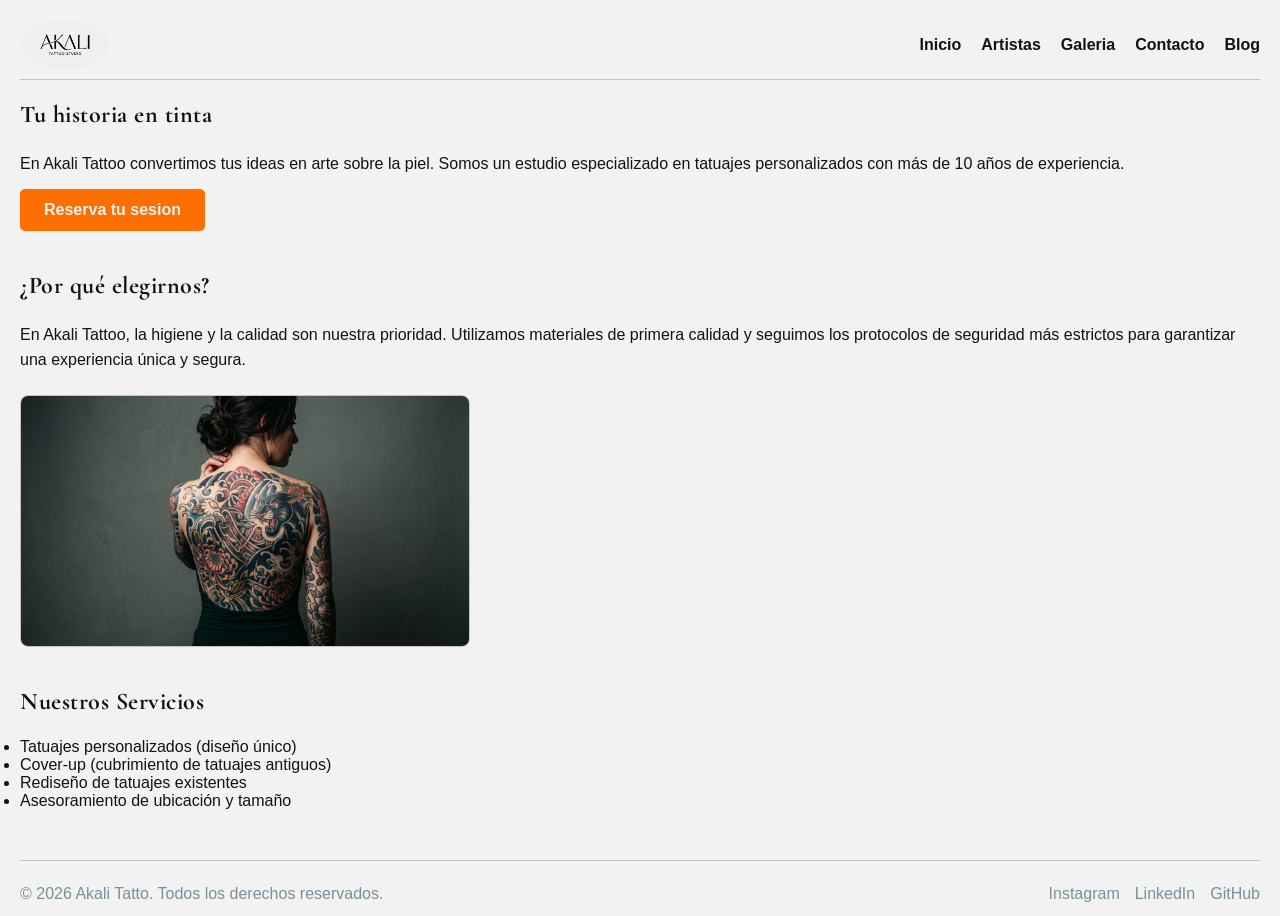
==== index.html @ 236f5b5e "segunda pre entrega" ====
<!DOCTYPE html>
<html lang="es">

<head>
    <meta charset="UTF-8">
    <meta name="viewport" content="width=device-width, initial-scale=1.0">
   <!-- Google Fonts: Cormorant Garamond -->
<link rel="preconnect" href="https://fonts.googleapis.com">
<link rel="preconnect" href="https://fonts.gstatic.com" crossorigin>
<link href="https://fonts.googleapis.com/css2?family=Cormorant+Garamond:wght@400;600;700&display=swap" rel="stylesheet">

    <!--Aca va la fuente y eso se hace en todos los html, el link de la fuente + CSS que llama-->
    <link rel="stylesheet" href="./style/style.css"> <!-- llama a CSS -->
    <title>Akali Tatto</title>
</head>

<body>

    <header>
        <nav>
            <img src="./img/akalitattof2.jpg" alt="Logo de Akali Tatto">
                <ul>
                <li><a href="#">Inicio</a></li>
                <li><a href="./pages/artistas.html">Artistas</a></li>
                <li><a href="./pages/galeria.html">Galeria</a></li>
                <li><a href="./pages/contacto.html">Contacto</a></li>
                <li><a href="./pages/blog.html">Blog</a></li>
            </ul>

        </nav>

    </header>

    <main>

        <section>
            <h1>Tu historia en tinta</h1>
            <p>En Akali Tattoo convertimos tus ideas en arte sobre la piel. Somos un estudio especializado en tatuajes
                personalizados con más de 10 años de experiencia.</p>
            <a href="./pages/contacto.html">Reserva tu sesion</a>
        </section>


        <section>
            <h2>¿Por qué elegirnos?</h2>
            <p>En Akali Tattoo, la higiene y la calidad son nuestra prioridad. Utilizamos materiales de primera calidad
                y seguimos los protocolos de seguridad más estrictos para garantizar una experiencia única y segura.</p>
            <figure>
                <img src="./img/Gemini_Generated_Image_113g41113g41113g.jpg" alt="Foto principal de inicio">
            </figure>

        </section>

        <section>
            <h2>Nuestros Servicios</h2>
            <ul>
                <li>Tatuajes personalizados (diseño único)</li>
                <li>Cover-up (cubrimiento de tatuajes antiguos)</li>
                <li>Rediseño de tatuajes existentes</li>
                <li>Asesoramiento de ubicación y tamaño</li>
            </ul>
        </section>

    </main>

    <footer>
    <p>&copy; 2026 Akali Tatto. Todos los derechos reservados.</p>
    <nav aria-label="Redes sociales">
        <ul>
            <li><a href="https://www.instagram.com" target="_blank" rel="noopener noreferrer">Instagram</a></li>
            <li><a href="https://www.linkedin.com" target="_blank" rel="noopener noreferrer">LinkedIn</a></li>
            <li><a href="https://www.github.com" target="_blank" rel="noopener noreferrer">GitHub</a></li>
        </ul>
    </nav>
    </footer>


</body>

</html>
---- style/style.css ----
/* 1. Reset básico y Box Model */
* {
    box-sizing: border-box;
    margin: 0;
    padding: 0;
}
/* 2. Estilos Generales y Colores Base */
body {
    background-color: #F2F2F2; /* Oxy White */
    color: #121212;            /* Akali Black */
    font-family: sans-serif;
    padding: 10px 20px;
}
/* Tipografía y jerarquía de títulos */
h1, h2, h3 {
    font-family: 'Cormorant Garamond', serif;
    color: #121212;            /* Akali Black */
    margin-bottom: 10px;
    font-weight: 700;
    letter-spacing: 0.5px;
}
/* Textos secundarios o subtítulos */
p {
    line-height: 1.6;
}
/* Control general de imágenes */
img {
    max-width: 100%;
    height: auto;
    display: block;
}
/* 3. Encabezado y Navegación */
header {
    width: 100%;
    padding: 10px 0;
    margin-bottom: 20px;
    border-bottom: 1px solid #C4C4C4; /* Steel Grey para separador */
}
header nav {
    display: flex;
    justify-content: space-between;
    align-items: center;
}
header nav img {
    width: 90px;
    height: auto;
    border-radius: 50%;
}
header nav ul {
    display: flex;
    gap: 20px;
}
header nav ul li,
footer nav ul li {
    list-style-type: none;
}
header nav ul li a {
    text-decoration: none;
    color: #121212; /* Akali Black */
    font-weight: bold;
}
/* 4. Estructura Principal y Botones de Acción */
main {
    display: flex;
    flex-direction: column;
    gap: 40px;
}
section {
    display: flex;
    flex-direction: column;
    gap: 12px;
}
/* Botón de Llamada a la Acción (CTA) */
section a {
    display: inline-block;
    background-color: #FF6F00; /* Incendiary Orange */
    color: #F2F2F2;            /* Oxy White */
    padding: 12px 24px;
    text-decoration: none;
    border-radius: 5px;
    font-weight: bold;
    width: fit-content;
}
/* Foto principal de la sección */
figure img {
    max-width: 450px;
    border-radius: 8px;
    margin-top: 10px;
    border: 1px solid #C4C4C4; /* Steel Grey */
}
/* 5. Pie de página */
footer {
    margin-top: 50px;
    padding-top: 20px;
    border-top: 1px solid #C4C4C4; /* Steel Grey */
    display: flex;
    justify-content: space-between;
    align-items: center;
    color: #78909C;                /* Graphite Slate */
}
footer nav ul {
    display: flex;
    gap: 15px;
}
footer nav ul li a {
    text-decoration: none;
    color: #78909C;                /* Graphite Slate */
}
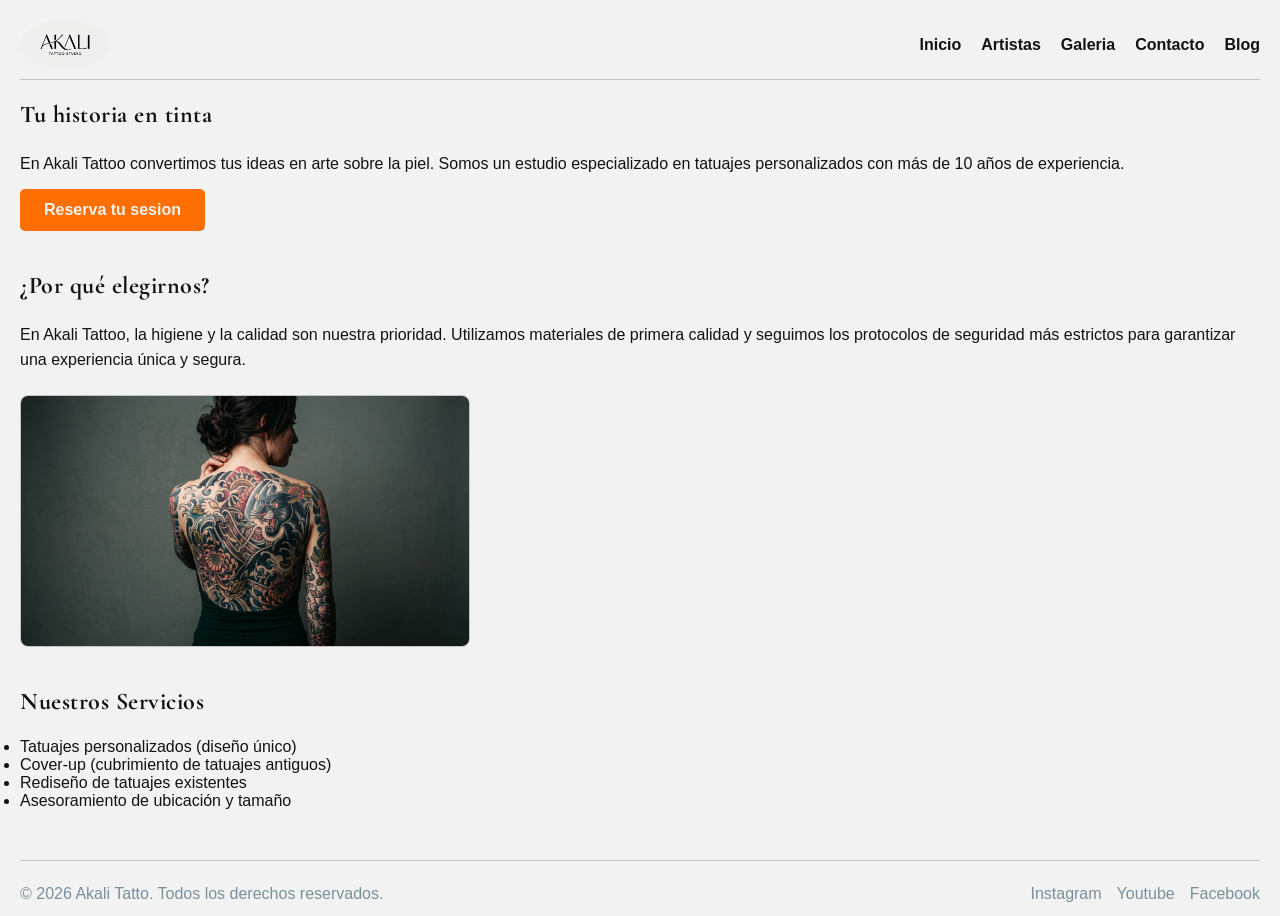
==== commit 59ee4b88: "Cambios en la segunda entrega" ====
--- a/index.html
+++ b/index.html
@@ -68,8 +68,8 @@
     <nav aria-label="Redes sociales">
         <ul>
             <li><a href="https://www.instagram.com" target="_blank" rel="noopener noreferrer">Instagram</a></li>
-            <li><a href="https://www.linkedin.com" target="_blank" rel="noopener noreferrer">LinkedIn</a></li>
-            <li><a href="https://www.github.com" target="_blank" rel="noopener noreferrer">GitHub</a></li>
+            <li><a href="https://www.youtube.com" target="_blank" rel="noopener noreferrer">Youtube</a></li>
+            <li><a href="https://www.facebook.com" target="_blank" rel="noopener noreferrer">Facebook</a></li>
         </ul>
     </nav>
     </footer>
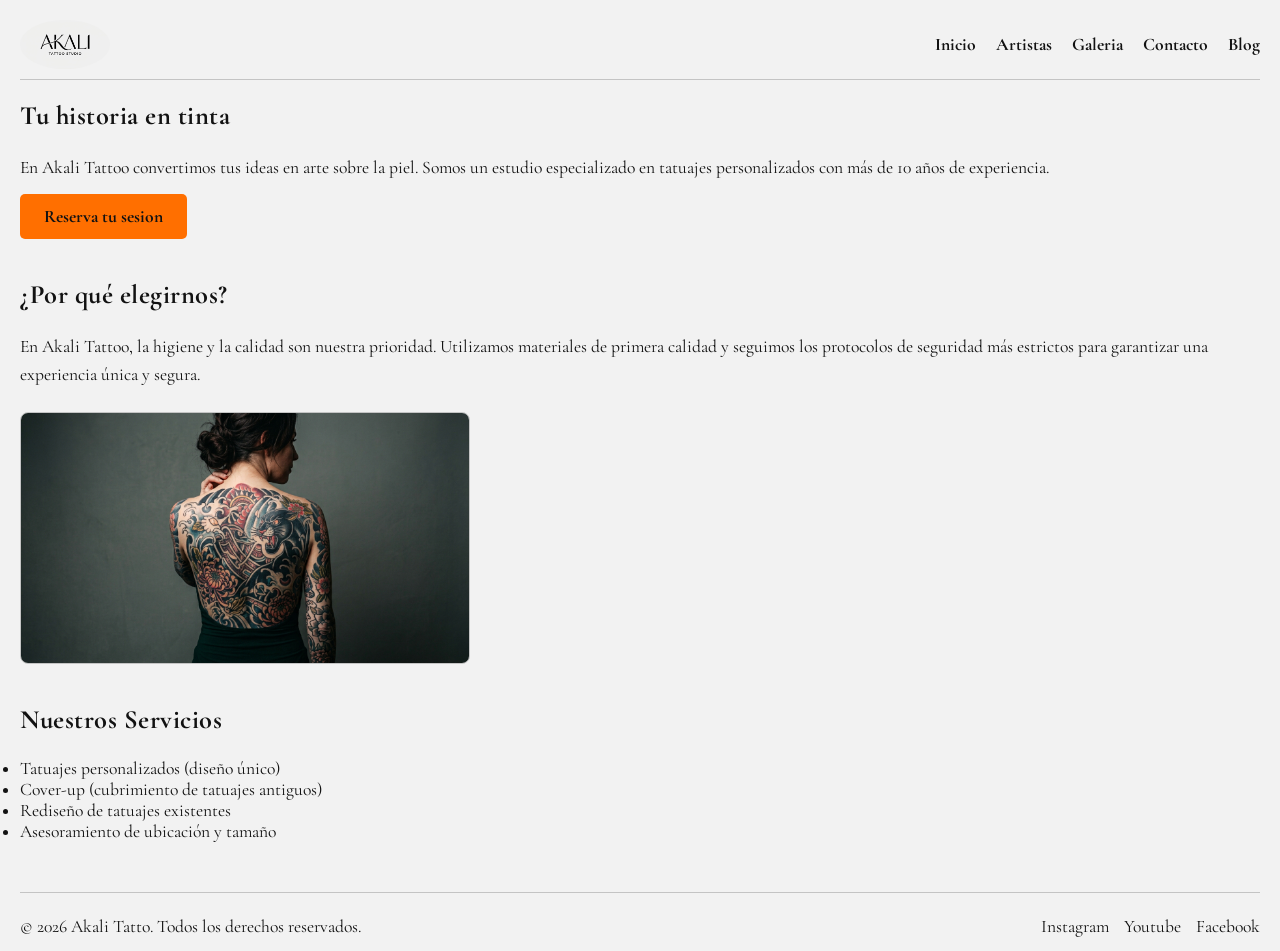
==== commit d0de96e2: "Modificaciones de la pre entrega 2" ====
--- a/index.html
+++ b/index.html
@@ -1,80 +1,104 @@
-<!DOCTYPE html>
+<!doctype html>
 <html lang="es">
-
-<head>
-    <meta charset="UTF-8">
-    <meta name="viewport" content="width=device-width, initial-scale=1.0">
-   <!-- Google Fonts: Cormorant Garamond -->
-<link rel="preconnect" href="https://fonts.googleapis.com">
-<link rel="preconnect" href="https://fonts.gstatic.com" crossorigin>
-<link href="https://fonts.googleapis.com/css2?family=Cormorant+Garamond:wght@400;600;700&display=swap" rel="stylesheet">
+  <head>
+    <meta charset="UTF-8" />
+    <meta name="viewport" content="width=device-width, initial-scale=1.0" />
+    <!-- Google Fonts: Cormorant Garamond -->
+    <link rel="preconnect" href="https://fonts.googleapis.com" />
+    <link rel="preconnect" href="https://fonts.gstatic.com" crossorigin />
+    <link
+      href="https://fonts.googleapis.com/css2?family=Cormorant+Garamond:wght@400;600;700&display=swap"
+      rel="stylesheet"
+    />
 
     <!--Aca va la fuente y eso se hace en todos los html, el link de la fuente + CSS que llama-->
-    <link rel="stylesheet" href="./style/style.css"> <!-- llama a CSS -->
+    <link rel="stylesheet" href="./style/style.css" />
+    <!-- llama a CSS -->
     <title>Akali Tatto</title>
-</head>
+  </head>
 
-<body>
-
+  <body>
     <header>
-        <nav>
-            <img src="./img/akalitattof2.jpg" alt="Logo de Akali Tatto">
-                <ul>
-                <li><a href="#">Inicio</a></li>
-                <li><a href="./pages/artistas.html">Artistas</a></li>
-                <li><a href="./pages/galeria.html">Galeria</a></li>
-                <li><a href="./pages/contacto.html">Contacto</a></li>
-                <li><a href="./pages/blog.html">Blog</a></li>
-            </ul>
-
-        </nav>
-
+      <nav>
+        <img src="./img/akalitattof2.jpg" alt="Logo de Akali Tatto" />
+        <ul>
+          <li><a href="#">Inicio</a></li>
+          <li><a href="./pages/artistas.html">Artistas</a></li>
+          <li><a href="./pages/galeria.html">Galeria</a></li>
+          <li><a href="./pages/contacto.html">Contacto</a></li>
+          <li><a href="./pages/blog.html">Blog</a></li>
+        </ul>
+      </nav>
     </header>
 
     <main>
+      <section>
+        <h1>Tu historia en tinta</h1>
+        <p>
+          En Akali Tattoo convertimos tus ideas en arte sobre la piel. Somos un
+          estudio especializado en tatuajes personalizados con más de 10 años de
+          experiencia.
+        </p>
+        <a href="./pages/contacto.html">Reserva tu sesion</a>
+      </section>
 
-        <section>
-            <h1>Tu historia en tinta</h1>
-            <p>En Akali Tattoo convertimos tus ideas en arte sobre la piel. Somos un estudio especializado en tatuajes
-                personalizados con más de 10 años de experiencia.</p>
-            <a href="./pages/contacto.html">Reserva tu sesion</a>
-        </section>
+      <section>
+        <h2>¿Por qué elegirnos?</h2>
+        <p>
+          En Akali Tattoo, la higiene y la calidad son nuestra prioridad.
+          Utilizamos materiales de primera calidad y seguimos los protocolos de
+          seguridad más estrictos para garantizar una experiencia única y
+          segura.
+        </p>
+        <figure>
+          <img
+            src="./img/Gemini_Generated_Image_113g41113g41113g.jpg"
+            alt="Foto principal de inicio"
+          />
+        </figure>
+      </section>
 
-
-        <section>
-            <h2>¿Por qué elegirnos?</h2>
-            <p>En Akali Tattoo, la higiene y la calidad son nuestra prioridad. Utilizamos materiales de primera calidad
-                y seguimos los protocolos de seguridad más estrictos para garantizar una experiencia única y segura.</p>
-            <figure>
-                <img src="./img/Gemini_Generated_Image_113g41113g41113g.jpg" alt="Foto principal de inicio">
-            </figure>
-
-        </section>
-
-        <section>
-            <h2>Nuestros Servicios</h2>
-            <ul>
-                <li>Tatuajes personalizados (diseño único)</li>
-                <li>Cover-up (cubrimiento de tatuajes antiguos)</li>
-                <li>Rediseño de tatuajes existentes</li>
-                <li>Asesoramiento de ubicación y tamaño</li>
-            </ul>
-        </section>
-
+      <section>
+        <h2>Nuestros Servicios</h2>
+        <ul>
+          <li>Tatuajes personalizados (diseño único)</li>
+          <li>Cover-up (cubrimiento de tatuajes antiguos)</li>
+          <li>Rediseño de tatuajes existentes</li>
+          <li>Asesoramiento de ubicación y tamaño</li>
+        </ul>
+      </section>
     </main>
 
     <footer>
-    <p>&copy; 2026 Akali Tatto. Todos los derechos reservados.</p>
-    <nav aria-label="Redes sociales">
+      <p>&copy; 2026 Akali Tatto. Todos los derechos reservados.</p>
+      <nav aria-label="Redes sociales">
         <ul>
-            <li><a href="https://www.instagram.com" target="_blank" rel="noopener noreferrer">Instagram</a></li>
-            <li><a href="https://www.youtube.com" target="_blank" rel="noopener noreferrer">Youtube</a></li>
-            <li><a href="https://www.facebook.com" target="_blank" rel="noopener noreferrer">Facebook</a></li>
+          <li>
+            <a
+              href="https://www.instagram.com"
+              target="_blank"
+              rel="noopener noreferrer"
+              >Instagram</a
+            >
+          </li>
+          <li>
+            <a
+              href="https://www.youtube.com"
+              target="_blank"
+              rel="noopener noreferrer"
+              >Youtube</a
+            >
+          </li>
+          <li>
+            <a
+              href="https://www.facebook.com"
+              target="_blank"
+              rel="noopener noreferrer"
+              >Facebook</a
+            >
+          </li>
         </ul>
-    </nav>
+      </nav>
     </footer>
-
-
-</body>
-
-</html>+  </body>
+</html>
--- a/style/style.css
+++ b/style/style.css
@@ -4,19 +4,19 @@
     margin: 0;
     padding: 0;
 }
-/* 2. Estilos Generales y Colores Base */
 body {
-    background-color: #F2F2F2; /* Oxy White */
-    color: #121212;            /* Akali Black */
-    font-family: sans-serif;
+    background-color: #F2F2F2;
+    color: #121212;
+    font-family: 'Cormorant Garamond', serif; /* Se aplica a toda la web */
+    font-weight: 400;                         /* Grosor normal para párrafos */
+    font-size: 1.1rem;
     padding: 10px 20px;
 }
-/* Tipografía y jerarquía de títulos */
+/* 2. Los títulos heredan la fuente, solo aumentamos el grosor */
 h1, h2, h3 {
-    font-family: 'Cormorant Garamond', serif;
-    color: #121212;            /* Akali Black */
+    font-weight: 700; /* Negrita */
+    color: #121212;
     margin-bottom: 10px;
-    font-weight: 700;
     letter-spacing: 0.5px;
 }
 /* Textos secundarios o subtítulos */
@@ -74,7 +74,7 @@
 section a {
     display: inline-block;
     background-color: #FF6F00; /* Incendiary Orange */
-    color: #F2F2F2;            /* Oxy White */
+    color: #121212;            /* Oxy White */
     padding: 12px 24px;
     text-decoration: none;
     border-radius: 5px;
@@ -96,7 +96,7 @@
     display: flex;
     justify-content: space-between;
     align-items: center;
-    color: #78909C;                /* Graphite Slate */
+    color: #121212;                /* Graphite Slate */
 }
 footer nav ul {
     display: flex;
@@ -104,5 +104,5 @@
 }
 footer nav ul li a {
     text-decoration: none;
-    color: #78909C;                /* Graphite Slate */
+    color: #121212;                /* Graphite Slate */
 }
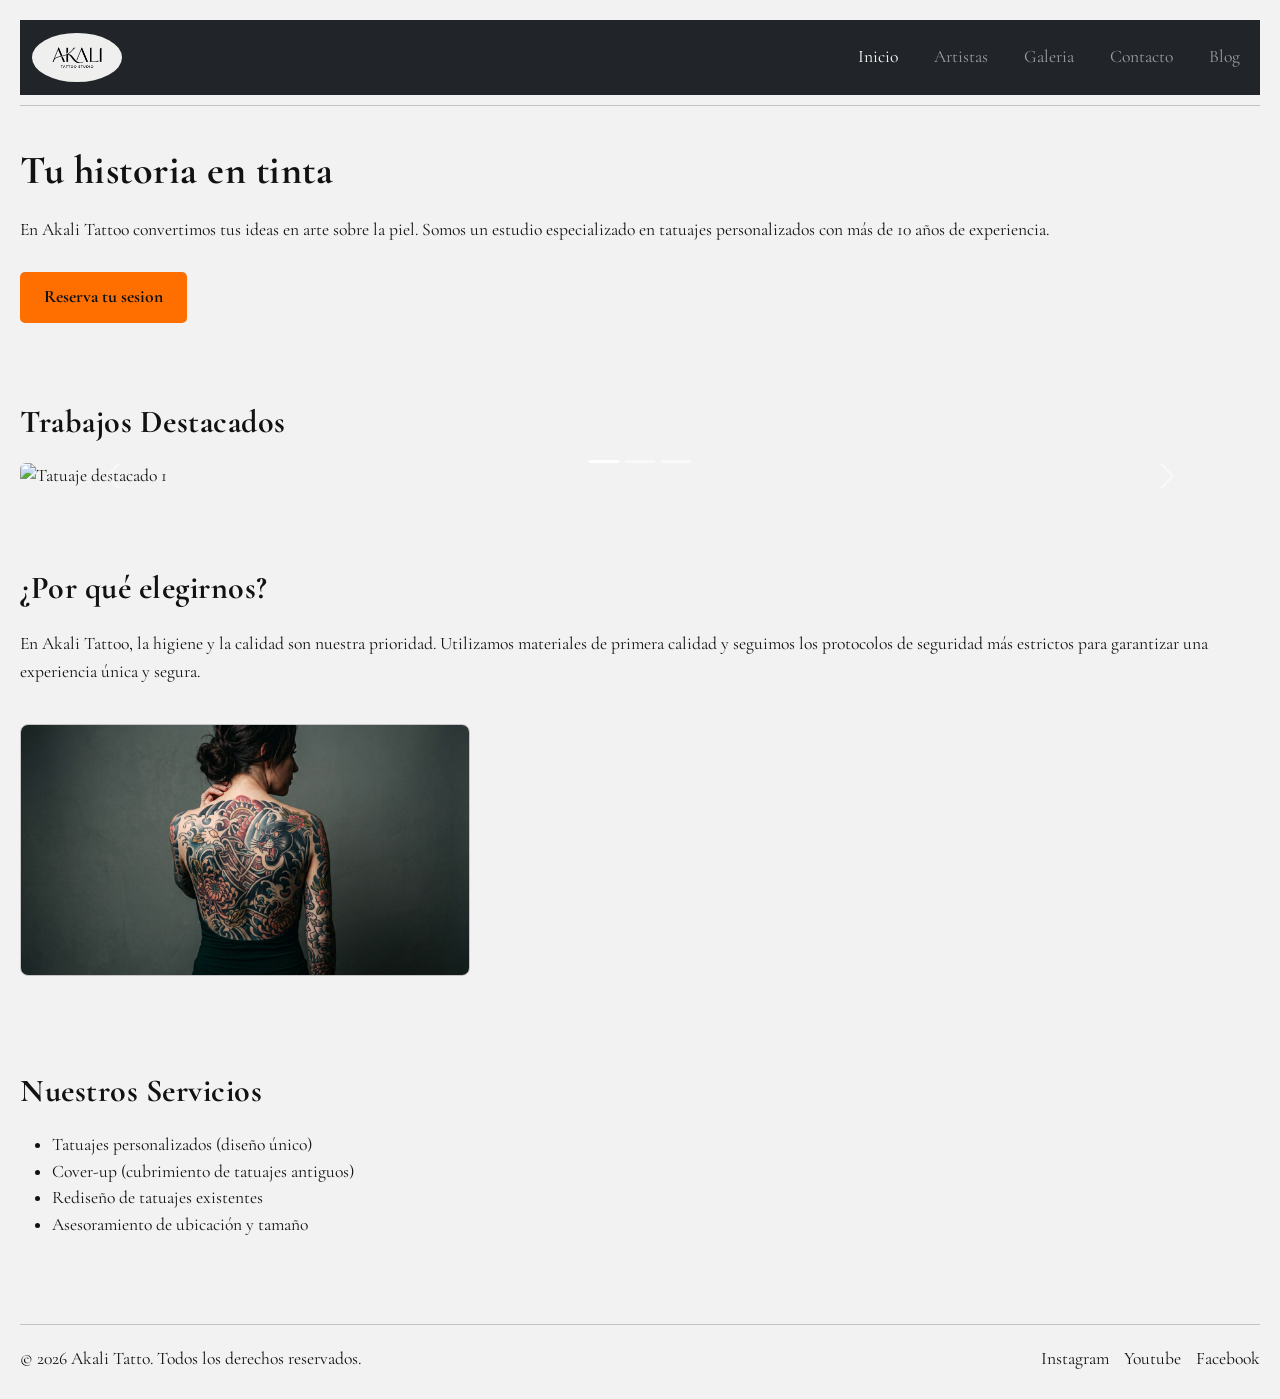
==== commit 33218b27: "feat: integracion de bootstrap 5 y navbar responsiva" ====
--- a/index.html
+++ b/index.html
@@ -10,6 +10,8 @@
       href="https://fonts.googleapis.com/css2?family=Cormorant+Garamond:wght@400;600;700&display=swap"
       rel="stylesheet"
     />
+<!-- Bootstrap CSS -->
+<link href="https://cdn.jsdelivr.net/npm/bootstrap@5.3.3/dist/css/bootstrap.min.css" rel="stylesheet">
 
     <!--Aca va la fuente y eso se hace en todos los html, el link de la fuente + CSS que llama-->
     <link rel="stylesheet" href="./style/style.css" />
@@ -19,17 +21,26 @@
 
   <body>
     <header>
-      <nav>
-        <img src="./img/akalitattof2.jpg" alt="Logo de Akali Tatto" />
-        <ul>
-          <li><a href="#">Inicio</a></li>
-          <li><a href="./pages/artistas.html">Artistas</a></li>
-          <li><a href="./pages/galeria.html">Galeria</a></li>
-          <li><a href="./pages/contacto.html">Contacto</a></li>
-          <li><a href="./pages/blog.html">Blog</a></li>
+  <nav class="navbar navbar-expand-lg navbar-dark bg-dark">
+    <div class="container-fluid">
+      <a class="navbar-brand" href="#">
+        <img src="./img/akalitattof2.jpg" alt="Logo de Akali Tatto" width="60" class="rounded-circle">
+      </a>
+      <button class="navbar-toggler" type="button" data-bs-toggle="collapse" data-bs-target="#menuPrincipal" aria-controls="menuPrincipal" aria-expanded="false" aria-label="Toggle navigation">
+        <span class="navbar-toggler-icon"></span>
+      </button>
+      <div class="collapse navbar-collapse" id="menuPrincipal">
+        <ul class="navbar-nav ms-auto mb-2 mb-lg-0">
+          <li class="nav-item"><a class="nav-link active" href="#">Inicio</a></li>
+          <li class="nav-item"><a class="nav-link" href="./pages/artistas.html">Artistas</a></li>
+          <li class="nav-item"><a class="nav-link" href="./pages/galeria.html">Galeria</a></li>
+          <li class="nav-item"><a class="nav-link" href="./pages/contacto.html">Contacto</a></li>
+          <li class="nav-item"><a class="nav-link" href="./pages/blog.html">Blog</a></li>
         </ul>
-      </nav>
-    </header>
+      </div>
+    </div>
+  </nav>
+</header>
 
     <main>
       <section>
@@ -41,6 +52,36 @@
         </p>
         <a href="./pages/contacto.html">Reserva tu sesion</a>
       </section>
+
+      <section>
+  <h2>Trabajos Destacados</h2>
+  <div id="carruselInicio" class="carousel slide" data-bs-ride="carousel">
+    <div class="carousel-indicators">
+      <button type="button" data-bs-target="#carruselInicio" data-bs-slide-to="0" class="active" aria-current="true" aria-label="Slide 1"></button>
+      <button type="button" data-bs-target="#carruselInicio" data-bs-slide-to="1" aria-label="Slide 2"></button>
+      <button type="button" data-bs-target="#carruselInicio" data-bs-slide-to="2" aria-label="Slide 3"></button>
+    </div>
+    <div class="carousel-inner rounded">
+      <div class="carousel-item active">
+        <img src="./img/migueljacksonindex.jpg" class="d-block w-100" alt="Tatuaje destacado 1">
+      </div>
+      <div class="carousel-item">
+        <img src="./img/jokerindex.png" class="d-block w-100" alt="Tatuaje destacado 2">
+      </div>
+      <div class="carousel-item">
+        <img src="./img/mujerindex.jpg" class="d-block w-100" alt="Tatuaje destacado 3">
+      </div>
+    </div>
+    <button class="carousel-control-prev" type="button" data-bs-target="#carruselInicio" data-bs-slide="prev">
+      <span class="carousel-control-prev-icon" aria-hidden="true"></span>
+      <span class="visually-hidden">Anterior</span>
+    </button>
+    <button class="carousel-control-next" type="button" data-bs-target="#carruselInicio" data-bs-slide="next">
+      <span class="carousel-control-next-icon" aria-hidden="true"></span>
+      <span class="visually-hidden">Siguiente</span>
+    </button>
+  </div>
+</section>
 
       <section>
         <h2>¿Por qué elegirnos?</h2>
@@ -100,5 +141,8 @@
         </ul>
       </nav>
     </footer>
+    <!-- Bootstrap JS -->
+    <script src="https://cdn.jsdelivr.net/npm/bootstrap@5.3.3/dist/js/bootstrap.bundle.min.js"></script>
+
   </body>
 </html>
--- a/style/style.css
+++ b/style/style.css
@@ -69,6 +69,7 @@
     display: flex;
     flex-direction: column;
     gap: 12px;
+    padding: 20px 0;
 }
 /* Botón de Llamada a la Acción (CTA) */
 section a {
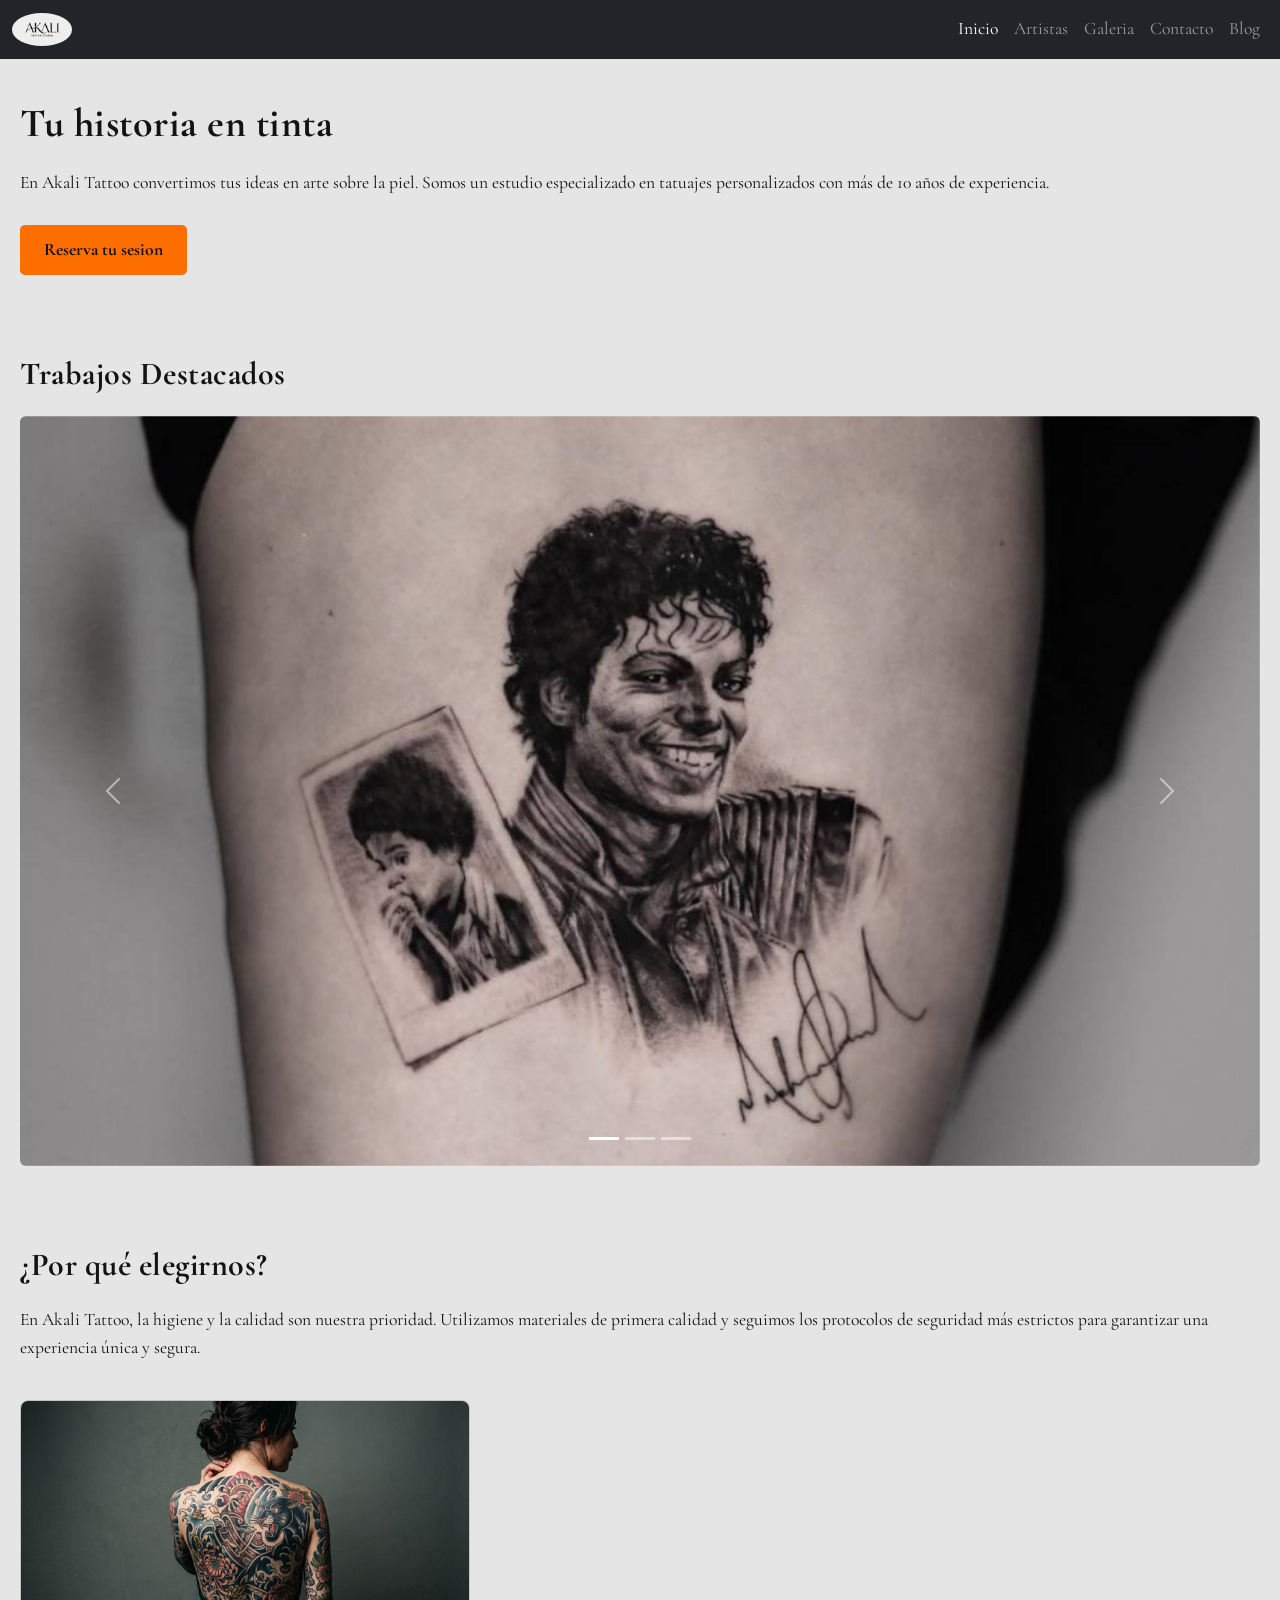
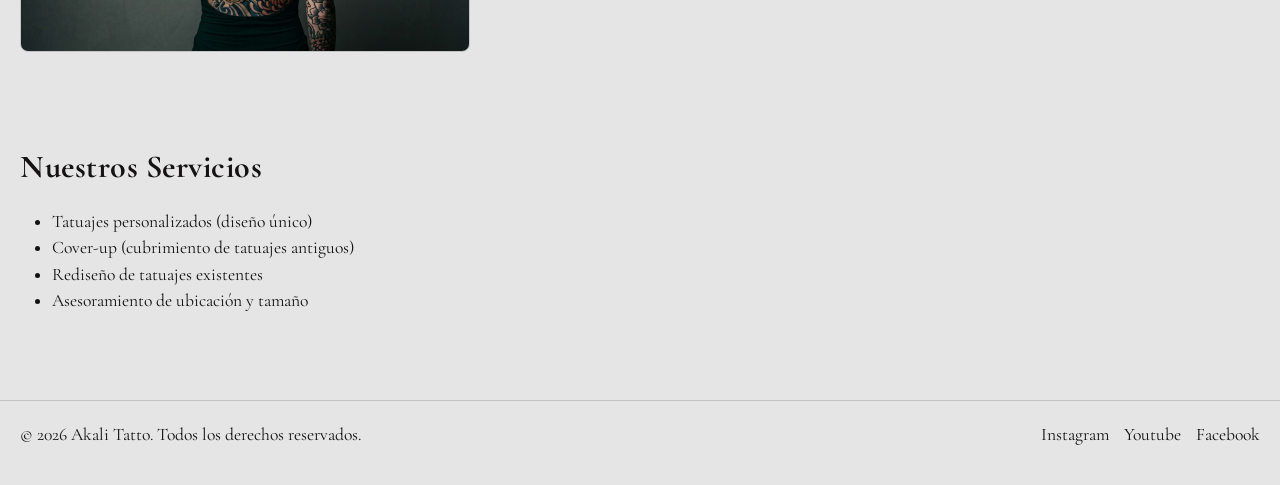
==== commit 234a82aa: "actualizacion de rutas de estilos en paginas HTML y refacatorizacion final" ====
--- a/index.html
+++ b/index.html
@@ -14,7 +14,7 @@
 <link href="https://cdn.jsdelivr.net/npm/bootstrap@5.3.3/dist/css/bootstrap.min.css" rel="stylesheet">
 
     <!--Aca va la fuente y eso se hace en todos los html, el link de la fuente + CSS que llama-->
-    <link rel="stylesheet" href="./style/style.css" />
+    <link rel="stylesheet" href="./style.css" />
     <!-- llama a CSS -->
     <title>Akali Tatto</title>
   </head>
--- a/style.css
+++ b/style.css
@@ -0,0 +1,328 @@
+body {
+  background-color: #E5E5E5;
+  color: #121212;
+  font-family: "Cormorant Garamond", serif;
+  font-weight: 400;
+  font-size: 1.1rem;
+}
+
+h1, h2, h3 {
+  font-weight: 700;
+  color: #121212;
+  margin-bottom: 10px;
+  letter-spacing: 0.5px;
+}
+
+p {
+  line-height: 1.6;
+}
+
+img {
+  max-width: 100%;
+  height: auto;
+  display: block;
+}
+
+/* 1. Reset */
+html {
+  scroll-behavior: smooth;
+}
+
+* {
+  box-sizing: border-box;
+  margin: 0;
+  padding: 0;
+}
+
+header {
+  width: 100%;
+  margin-bottom: 20px;
+}
+header nav ul li {
+  list-style-type: none;
+}
+header .navbar-brand {
+  font-family: "Cormorant Garamond", serif;
+}
+header .navbar-nav .nav-link:hover, header .navbar-nav .nav-link:focus {
+  color: #FF6F00;
+}
+
+main {
+  display: flex;
+  flex-direction: column;
+  gap: 40px;
+  padding: 0 20px;
+}
+main.container {
+  gap: 15px;
+}
+main h1, main h2 {
+  font-family: "Cormorant Garamond", serif;
+  color: #141212;
+  transition: color 0.3s ease, text-shadow 0.3s ease, transform 0.3s ease;
+  display: inline-block;
+}
+main h1:hover, main h2:hover {
+  color: #FF6F00;
+  text-shadow: 0 2px 8px rgba(255, 111, 0, 0.25);
+  transform: scale(1.02);
+  cursor: default;
+}
+
+section {
+  display: flex;
+  flex-direction: column;
+  gap: 12px;
+  padding: 20px 0;
+}
+section .titulo-seccion {
+  font-family: "Cormorant Garamond", serif;
+  color: #141212;
+  transition: color 0.3s ease, text-shadow 0.3s ease, transform 0.3s ease;
+  display: inline-block;
+}
+section .titulo-seccion:hover {
+  color: #FF6F00;
+  text-shadow: 0 2px 8px rgba(255, 111, 0, 0.25);
+  transform: scale(1.02);
+  cursor: default;
+}
+section address a {
+  display: inline;
+  background-color: transparent;
+  color: #121212;
+  padding: 0;
+  border-radius: 0;
+  font-weight: 600;
+  text-decoration: underline;
+  box-shadow: none;
+  transform: none;
+}
+section address a:hover {
+  background-color: transparent;
+  color: #FF6F00;
+  box-shadow: none;
+  transform: none;
+}
+
+figure img {
+  width: 100%;
+  max-width: 450px;
+  height: auto;
+  object-fit: cover;
+  border-radius: 8px;
+  margin-top: 10px;
+  border: 1px solid #C4C4C4;
+}
+
+article {
+  padding: 20px;
+  background-color: #EEEEEE;
+  border: 1px solid #BDBDBD;
+  border-radius: 8px;
+  display: flex;
+  flex-direction: column;
+  gap: 15px;
+}
+
+.contacto-caja {
+  background-color: #EEEEEE;
+  border: 1px solid #BDBDBD;
+  border-radius: 8px;
+}
+
+#galeria {
+  display: grid;
+  grid-template-columns: 1fr;
+  gap: 25px;
+}
+#galeria h1 {
+  grid-column: 1/-1;
+}
+#galeria figure img {
+  width: 100%;
+  height: 250px;
+  object-fit: cover;
+  border-radius: 8px;
+  border: 1px solid #C4C4C4;
+}
+#galeria article figure {
+  overflow: hidden;
+  border-radius: 8px;
+}
+#galeria article img {
+  transition: transform 0.4s ease, filter 0.4s ease;
+}
+#galeria article:hover img {
+  transform: scale(1.05);
+  filter: brightness(1.1);
+}
+
+.carousel {
+  width: 100%;
+  margin: 0 auto;
+}
+.carousel-inner {
+  border-radius: 12px;
+  overflow: hidden;
+}
+.carousel-inner .carousel-item img {
+  width: 100%;
+  height: 320px;
+  object-fit: cover;
+  object-position: center;
+  display: block;
+}
+
+.form-control:focus,
+.form-select:focus {
+  border-color: #FF6F00;
+  box-shadow: 0 0 0 0.25rem rgba(255, 111, 0, 0.25);
+}
+
+@media (min-width: 768px) {
+  .carousel-inner .carousel-item img {
+    height: 600px;
+  }
+}
+@media (min-width: 1024px) {
+  #galeria {
+    grid-template-columns: repeat(3, 1fr);
+    gap: 30px;
+  }
+}
+@media (min-width: 1200px) {
+  .carousel-inner .carousel-item img {
+    height: 750px;
+  }
+}
+footer {
+  margin-top: 50px;
+  padding: 20px;
+  border-top: 1px solid #C4C4C4;
+  display: flex;
+  justify-content: space-between;
+  align-items: center;
+  color: #121212;
+}
+footer nav ul {
+  display: flex;
+  gap: 15px;
+}
+footer nav ul li {
+  list-style-type: none;
+}
+footer nav ul li a {
+  text-decoration: none;
+  color: #121212;
+}
+footer nav ul li a:hover {
+  color: #FF6F00;
+}
+
+.card {
+  background-color: #1a1a1a;
+  border: 1px solid #333333;
+  transition: transform 0.3s ease, box-shadow 0.3s ease;
+}
+.card:hover {
+  transform: translateY(-5px);
+  box-shadow: 0 8px 20px rgba(0, 0, 0, 0.6);
+  border-color: #555555;
+}
+.card .card-title {
+  font-family: "Cormorant Garamond", serif;
+}
+.card .card-subtitle {
+  color: #e5e5e5;
+  font-weight: 400;
+  letter-spacing: 0.5px;
+}
+.card .card-img-top {
+  height: 280px;
+  object-fit: cover;
+}
+
+section a,
+button[type=submit] {
+  display: inline-block;
+  background-color: #FF6F00;
+  color: #121212;
+  padding: 12px 24px;
+  text-decoration: none;
+  border-radius: 5px;
+  font-weight: bold;
+  border: none;
+  cursor: pointer;
+  width: fit-content;
+  transition: all 0.3s ease;
+}
+section a:hover,
+button[type=submit]:hover {
+  background-color: #E65100;
+  transform: translateY(-2px);
+  box-shadow: 0 4px 10px rgba(0, 0, 0, 0.15);
+}
+section a:focus,
+button[type=submit]:focus {
+  outline: 2px solid #121212;
+  outline-offset: 3px;
+}
+section a:active,
+button[type=submit]:active {
+  transform: translateY(0);
+  background-color: #BF360C;
+}
+
+section address a.btn-telefono,
+section a.btn-telefono,
+a.btn-telefono {
+  display: inline-block;
+  background-color: #121212;
+  color: #FF6F00;
+  border: 1px solid #FF6F00;
+  padding: 6px 14px;
+  border-radius: 5px;
+  font-weight: 600;
+  font-size: 0.95rem;
+  text-decoration: none;
+  box-shadow: none;
+  transform: none;
+  transition: all 0.3s ease;
+}
+section address a.btn-telefono:hover,
+section a.btn-telefono:hover,
+a.btn-telefono:hover {
+  background-color: #FF6F00;
+  color: #121212;
+  transform: translateY(-2px);
+  box-shadow: 0 3px 8px rgba(255, 111, 0, 0.3);
+}
+
+.btn-subir {
+  position: fixed;
+  bottom: 20px;
+  right: 20px;
+  width: 44px;
+  height: 44px;
+  background-color: #121212;
+  color: #FF6F00;
+  border: 2px solid #FF6F00;
+  border-radius: 50%;
+  align-items: center;
+  justify-content: center;
+  font-size: 1.4rem;
+  font-weight: 700;
+  text-decoration: none;
+  z-index: 1050;
+  box-shadow: 0 4px 12px rgba(0, 0, 0, 0.4);
+  transition: transform 0.2s ease, background-color 0.2s ease, color 0.2s ease;
+}
+.btn-subir:hover, .btn-subir:active {
+  background-color: #FF6F00;
+  color: #121212;
+  transform: translateY(-3px);
+}
+
+/*# sourceMappingURL=style.css.map */
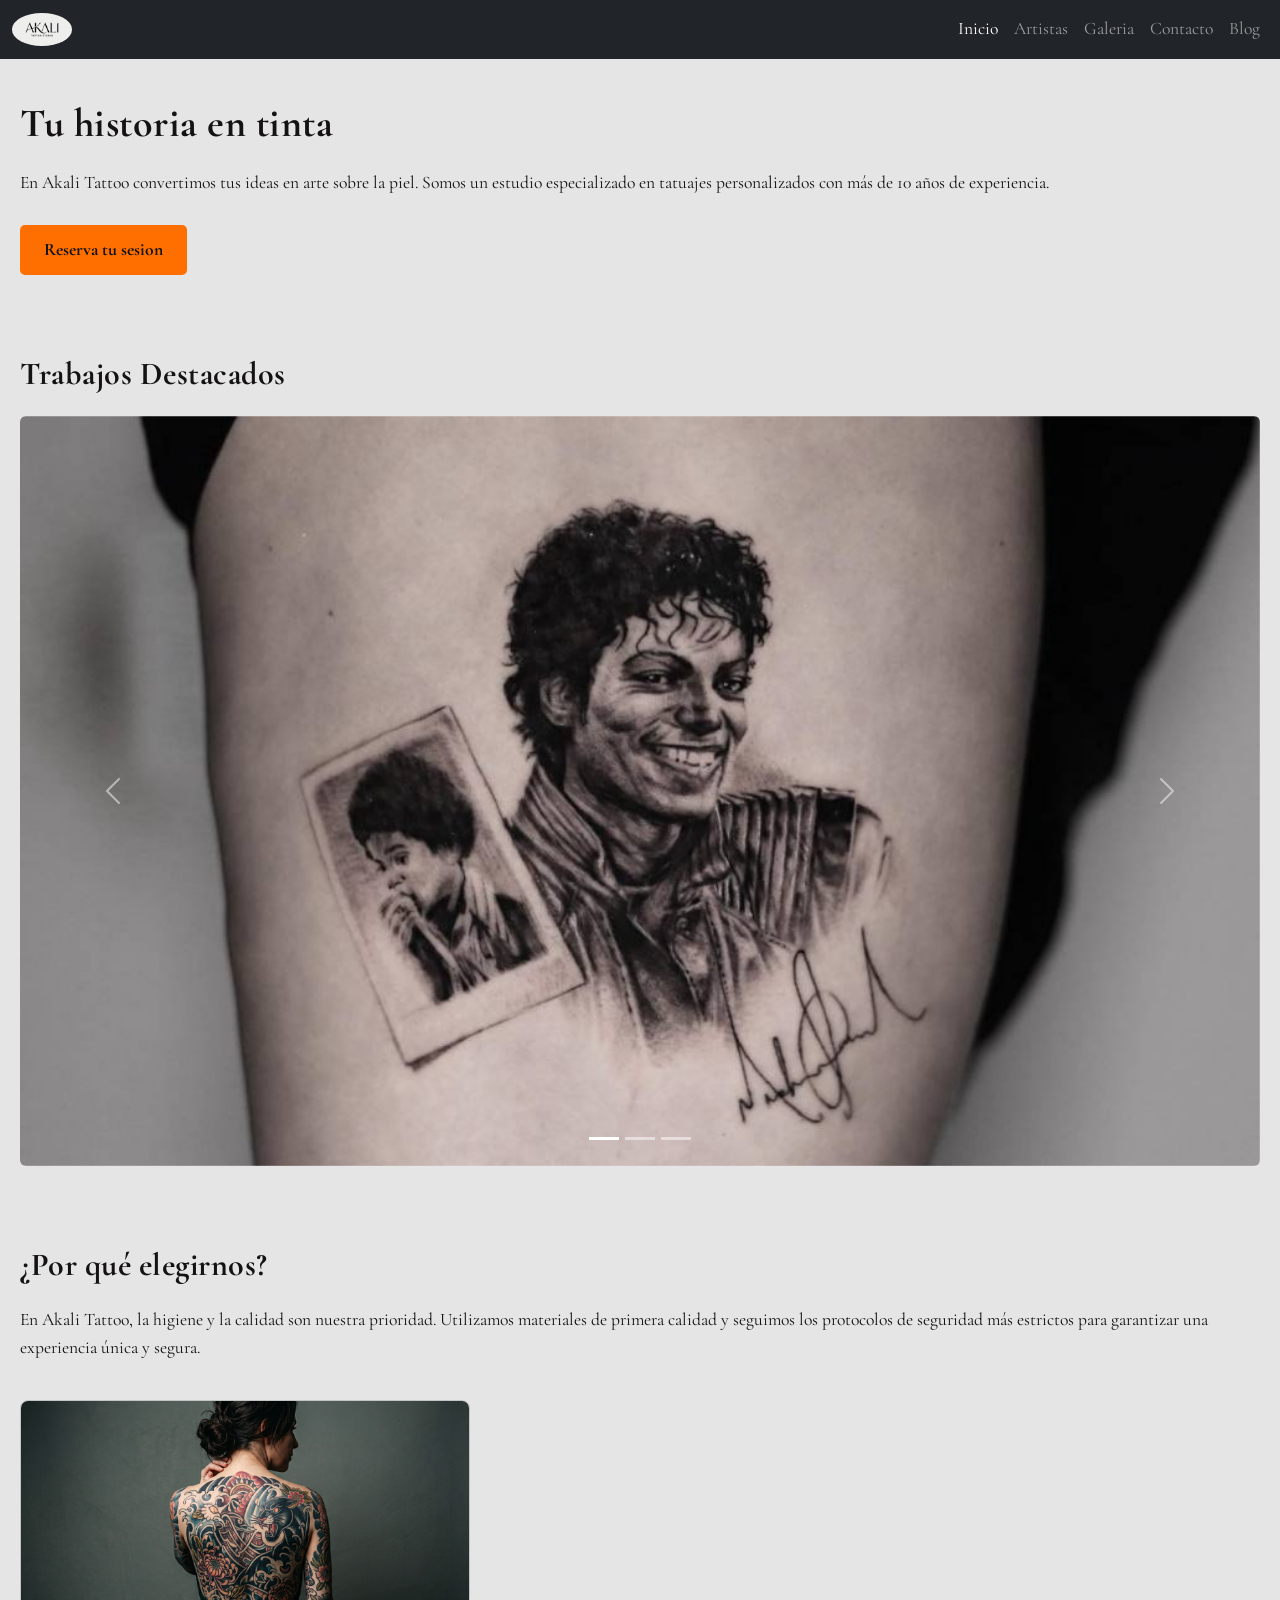
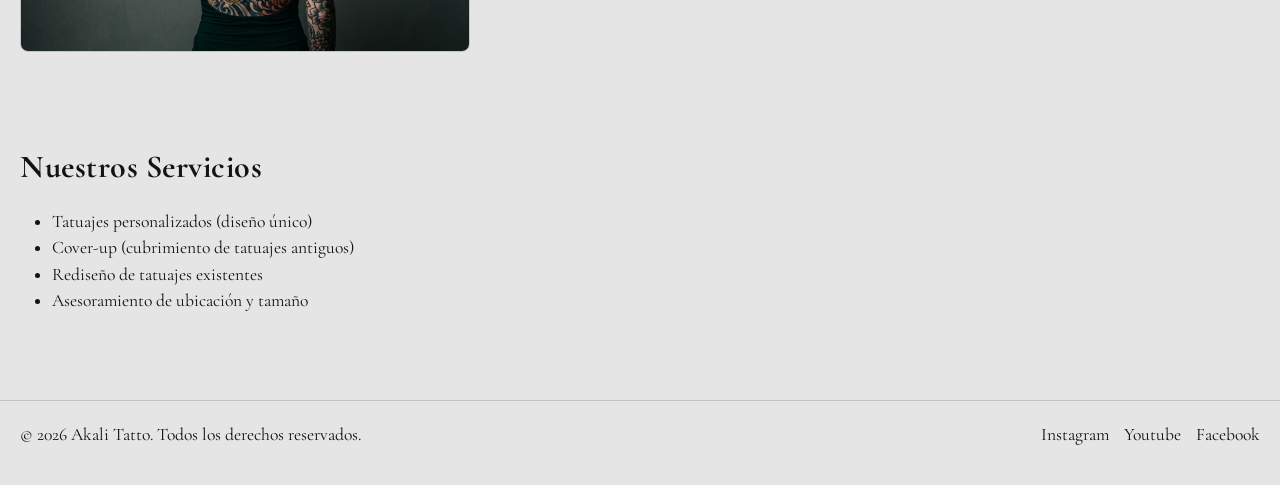
==== commit 66cac444: "feat: animaciones nativas libreria AOS y SCSS avanzado" ====
--- a/index.html
+++ b/index.html
@@ -12,6 +12,8 @@
     />
 <!-- Bootstrap CSS -->
 <link href="https://cdn.jsdelivr.net/npm/bootstrap@5.3.3/dist/css/bootstrap.min.css" rel="stylesheet">
+<!-- Estilos de AOS -->
+<link rel="stylesheet" href="https://unpkg.com/aos@next/dist/aos.css" />
 
     <!--Aca va la fuente y eso se hace en todos los html, el link de la fuente + CSS que llama-->
     <link rel="stylesheet" href="./style.css" />
@@ -43,7 +45,7 @@
 </header>
 
     <main>
-      <section>
+      <section data-aos="fade-up">
         <h1>Tu historia en tinta</h1>
         <p>
           En Akali Tattoo convertimos tus ideas en arte sobre la piel. Somos un
@@ -53,7 +55,7 @@
         <a href="./pages/contacto.html">Reserva tu sesion</a>
       </section>
 
-      <section>
+      <section data-aos="zoom-in">
   <h2>Trabajos Destacados</h2>
   <div id="carruselInicio" class="carousel slide" data-bs-ride="carousel">
     <div class="carousel-indicators">
@@ -83,7 +85,7 @@
   </div>
 </section>
 
-      <section>
+      <section data-aos="fade-left">
         <h2>¿Por qué elegirnos?</h2>
         <p>
           En Akali Tattoo, la higiene y la calidad son nuestra prioridad.
@@ -99,7 +101,7 @@
         </figure>
       </section>
 
-      <section>
+      <section data-aos="fade-right">
         <h2>Nuestros Servicios</h2>
         <ul>
           <li>Tatuajes personalizados (diseño único)</li>
@@ -143,6 +145,13 @@
     </footer>
     <!-- Bootstrap JS -->
     <script src="https://cdn.jsdelivr.net/npm/bootstrap@5.3.3/dist/js/bootstrap.bundle.min.js"></script>
-
+    <!-- Script de AOS -->
+<script src="https://unpkg.com/aos@next/dist/aos.js"></script>
+<script>
+  AOS.init({
+    duration: 800, // Duración de la animación en milisegundos
+    once: true     // Para que la animación ocurra una sola vez al hacer scroll
+  });
+</script>
   </body>
 </html>
--- a/style.css
+++ b/style.css
@@ -224,7 +224,7 @@
 .card {
   background-color: #1a1a1a;
   border: 1px solid #333333;
-  transition: transform 0.3s ease, box-shadow 0.3s ease;
+  transition: all 0.3s ease;
 }
 .card:hover {
   transform: translateY(-5px);
@@ -244,11 +244,19 @@
   object-fit: cover;
 }
 
-section a,
+@keyframes pulso-flotante {
+  0%, 100% {
+    transform: scale(1);
+  }
+  50% {
+    transform: scale(1.08);
+  }
+}
+section address a.btn-telefono,
+section a.btn-telefono,
+a.btn-telefono, section a,
 button[type=submit] {
   display: inline-block;
-  background-color: #FF6F00;
-  color: #121212;
   padding: 12px 24px;
   text-decoration: none;
   border-radius: 5px;
@@ -258,6 +266,12 @@
   width: fit-content;
   transition: all 0.3s ease;
 }
+
+section a,
+button[type=submit] {
+  background-color: #FF6F00;
+  color: #121212;
+}
 section a:hover,
 button[type=submit]:hover {
   background-color: #E65100;
@@ -278,18 +292,14 @@
 section address a.btn-telefono,
 section a.btn-telefono,
 a.btn-telefono {
-  display: inline-block;
-  background-color: #121212;
-  color: #FF6F00;
-  border: 1px solid #FF6F00;
   padding: 6px 14px;
-  border-radius: 5px;
   font-weight: 600;
   font-size: 0.95rem;
-  text-decoration: none;
+  background-color: #121212;
+  color: #FF6F00;
+  border: 1px solid #FF6F00;
   box-shadow: none;
   transform: none;
-  transition: all 0.3s ease;
 }
 section address a.btn-telefono:hover,
 section a.btn-telefono:hover,
@@ -310,6 +320,7 @@
   color: #FF6F00;
   border: 2px solid #FF6F00;
   border-radius: 50%;
+  display: flex;
   align-items: center;
   justify-content: center;
   font-size: 1.4rem;
@@ -317,12 +328,13 @@
   text-decoration: none;
   z-index: 1050;
   box-shadow: 0 4px 12px rgba(0, 0, 0, 0.4);
-  transition: transform 0.2s ease, background-color 0.2s ease, color 0.2s ease;
+  animation: pulso-flotante 2.5s infinite ease-in-out;
+  transition: all 0.2s ease;
 }
 .btn-subir:hover, .btn-subir:active {
   background-color: #FF6F00;
   color: #121212;
-  transform: translateY(-3px);
+  transform: translateY(-3px) scale(1.1);
 }
 
 /*# sourceMappingURL=style.css.map */
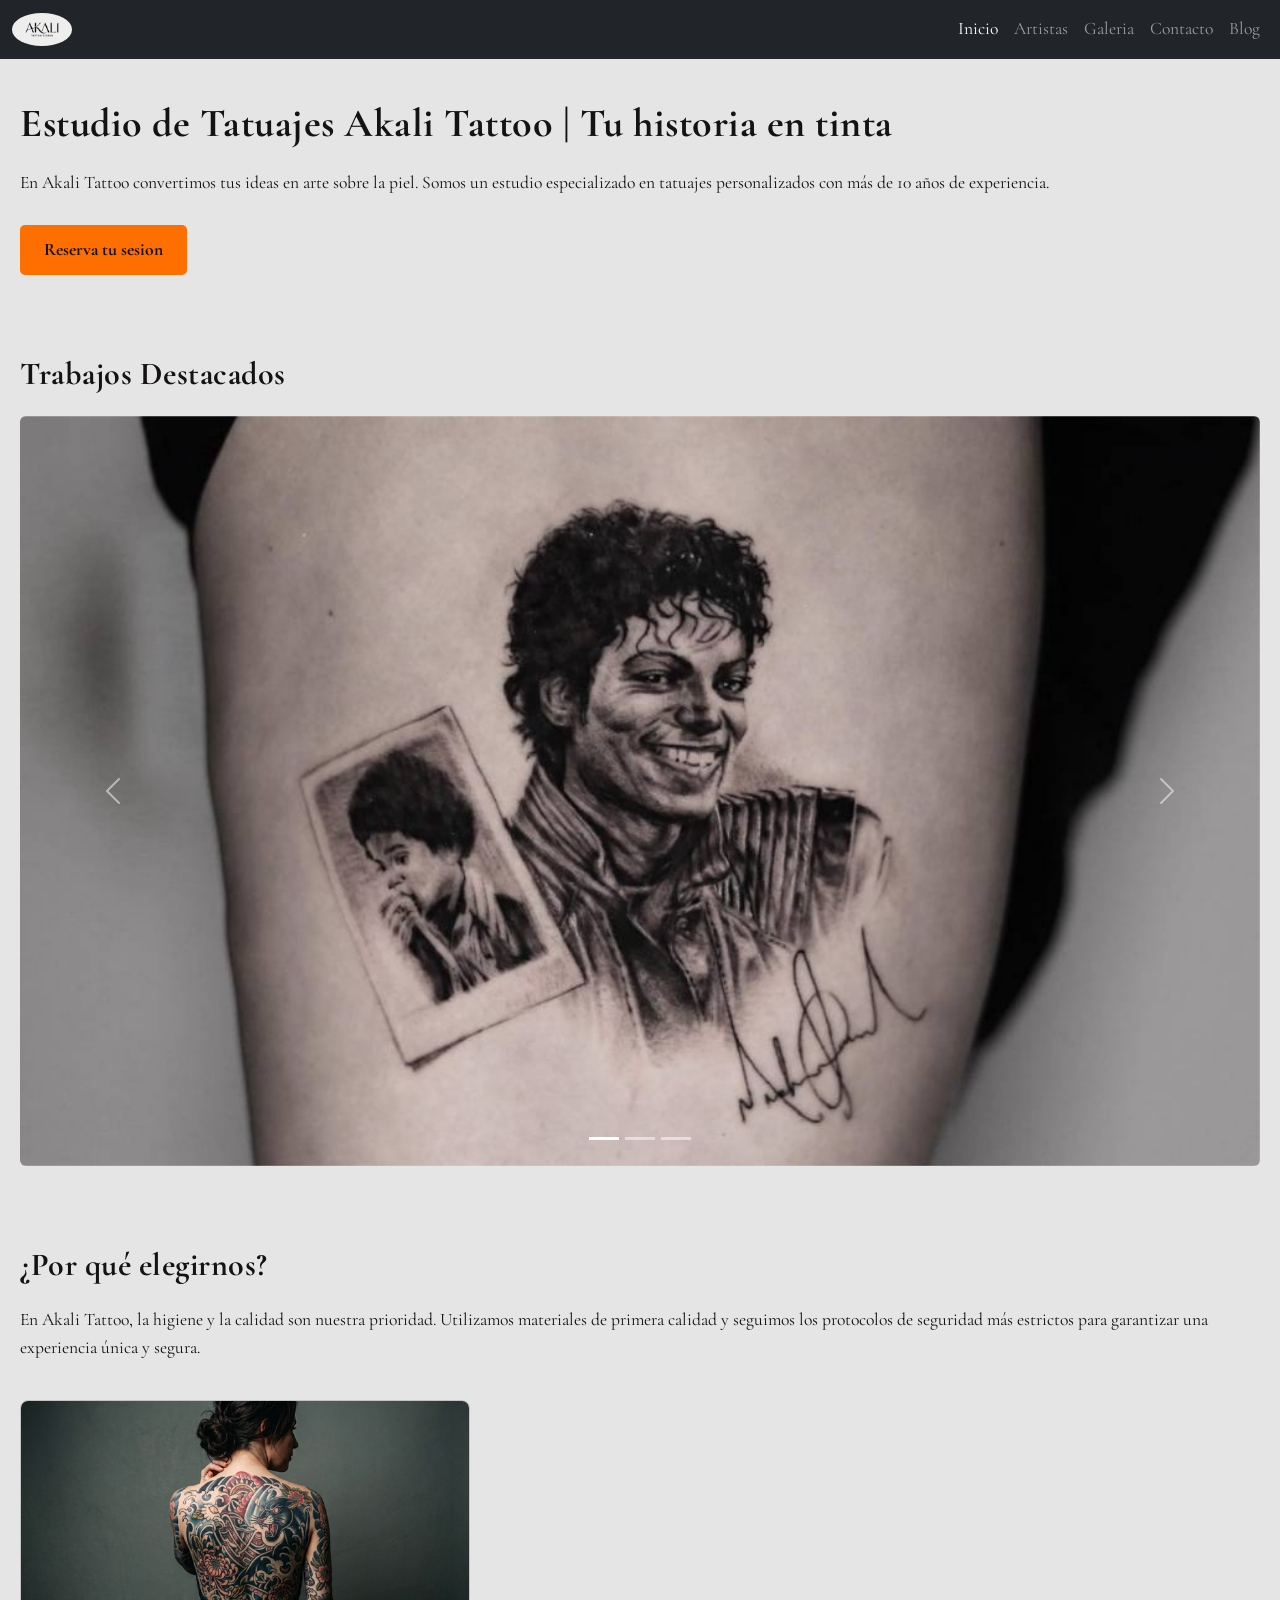
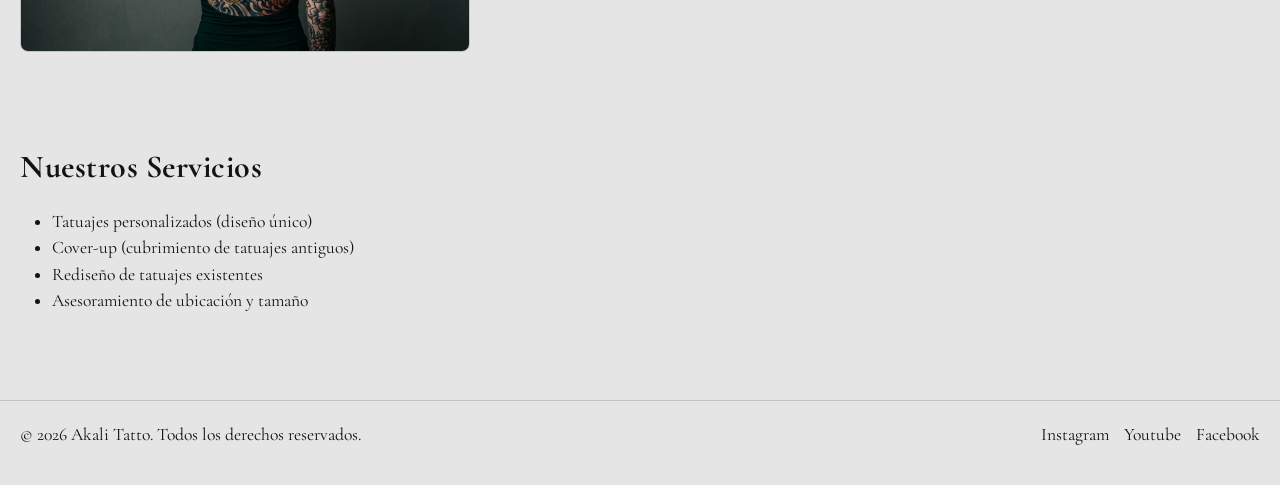
==== commit baf3e0b4: "feat: optimizacion de seo on-page y accesibilidad en todos los html" ====
--- a/index.html
+++ b/index.html
@@ -10,43 +10,39 @@
       href="https://fonts.googleapis.com/css2?family=Cormorant+Garamond:wght@400;600;700&display=swap"
       rel="stylesheet"
     />
-<!-- Bootstrap CSS -->
-<link href="https://cdn.jsdelivr.net/npm/bootstrap@5.3.3/dist/css/bootstrap.min.css" rel="stylesheet">
-<!-- Estilos de AOS -->
-<link rel="stylesheet" href="https://unpkg.com/aos@next/dist/aos.css" />
-
-    <!--Aca va la fuente y eso se hace en todos los html, el link de la fuente + CSS que llama-->
+    <!-- Bootstrap CSS -->
+    <link href="https://cdn.jsdelivr.net/npm/bootstrap@5.3.3/dist/css/bootstrap.min.css" rel="stylesheet">
+    <!-- Estilos de AOS -->
+    <link rel="stylesheet" href="https://unpkg.com/aos@next/dist/aos.css" />
     <link rel="stylesheet" href="./style.css" />
-    <!-- llama a CSS -->
-    <title>Akali Tatto</title>
+    <title>Akali Tattoo | Estudio de Tatuajes Personalizados en Buenos Aires</title>
+    <meta name="description" content="Estudio de tatuajes personalizados en Buenos Aires. Más de 10 años de experiencia en estilos tradicional, realista, fine line y cover-ups. ¡Reservá tu sesión!">
   </head>
-
   <body>
     <header>
-  <nav class="navbar navbar-expand-lg navbar-dark bg-dark">
-    <div class="container-fluid">
-      <a class="navbar-brand" href="#">
-        <img src="./img/akalitattof2.jpg" alt="Logo de Akali Tatto" width="60" class="rounded-circle">
-      </a>
-      <button class="navbar-toggler" type="button" data-bs-toggle="collapse" data-bs-target="#menuPrincipal" aria-controls="menuPrincipal" aria-expanded="false" aria-label="Toggle navigation">
-        <span class="navbar-toggler-icon"></span>
-      </button>
-      <div class="collapse navbar-collapse" id="menuPrincipal">
-        <ul class="navbar-nav ms-auto mb-2 mb-lg-0">
-          <li class="nav-item"><a class="nav-link active" href="#">Inicio</a></li>
-          <li class="nav-item"><a class="nav-link" href="./pages/artistas.html">Artistas</a></li>
-          <li class="nav-item"><a class="nav-link" href="./pages/galeria.html">Galeria</a></li>
-          <li class="nav-item"><a class="nav-link" href="./pages/contacto.html">Contacto</a></li>
-          <li class="nav-item"><a class="nav-link" href="./pages/blog.html">Blog</a></li>
-        </ul>
-      </div>
-    </div>
-  </nav>
-</header>
-
+      <nav class="navbar navbar-expand-lg navbar-dark bg-dark">
+        <div class="container-fluid">
+          <a class="navbar-brand" href="#">
+            <img src="./img/akalitattof2.jpg" alt="Logo de Akali Tattoo estudio de tatuajes" width="60" class="rounded-circle">
+          </a>
+          <button class="navbar-toggler" type="button" data-bs-toggle="collapse" data-bs-target="#menuPrincipal" aria-controls="menuPrincipal" aria-expanded="false" aria-label="Toggle navigation">
+            <span class="navbar-toggler-icon"></span>
+          </button>
+          <div class="collapse navbar-collapse" id="menuPrincipal">
+            <ul class="navbar-nav ms-auto mb-2 mb-lg-0">
+              <li class="nav-item"><a class="nav-link active" href="#">Inicio</a></li>
+              <li class="nav-item"><a class="nav-link" href="./pages/artistas.html">Artistas</a></li>
+              <li class="nav-item"><a class="nav-link" href="./pages/galeria.html">Galeria</a></li>
+              <li class="nav-item"><a class="nav-link" href="./pages/contacto.html">Contacto</a></li>
+              <li class="nav-item"><a class="nav-link" href="./pages/blog.html">Blog</a></li>
+            </ul>
+          </div>
+        </div>
+      </nav>
+    </header>
     <main>
       <section data-aos="fade-up">
-        <h1>Tu historia en tinta</h1>
+        <h1>Estudio de Tatuajes Akali Tattoo | Tu historia en tinta</h1>
         <p>
           En Akali Tattoo convertimos tus ideas en arte sobre la piel. Somos un
           estudio especializado en tatuajes personalizados con más de 10 años de
@@ -54,37 +50,35 @@
         </p>
         <a href="./pages/contacto.html">Reserva tu sesion</a>
       </section>
-
       <section data-aos="zoom-in">
-  <h2>Trabajos Destacados</h2>
-  <div id="carruselInicio" class="carousel slide" data-bs-ride="carousel">
-    <div class="carousel-indicators">
-      <button type="button" data-bs-target="#carruselInicio" data-bs-slide-to="0" class="active" aria-current="true" aria-label="Slide 1"></button>
-      <button type="button" data-bs-target="#carruselInicio" data-bs-slide-to="1" aria-label="Slide 2"></button>
-      <button type="button" data-bs-target="#carruselInicio" data-bs-slide-to="2" aria-label="Slide 3"></button>
-    </div>
-    <div class="carousel-inner rounded">
-      <div class="carousel-item active">
-        <img src="./img/migueljacksonindex.jpg" class="d-block w-100" alt="Tatuaje destacado 1">
-      </div>
-      <div class="carousel-item">
-        <img src="./img/jokerindex.png" class="d-block w-100" alt="Tatuaje destacado 2">
-      </div>
-      <div class="carousel-item">
-        <img src="./img/mujerindex.jpg" class="d-block w-100" alt="Tatuaje destacado 3">
-      </div>
-    </div>
-    <button class="carousel-control-prev" type="button" data-bs-target="#carruselInicio" data-bs-slide="prev">
-      <span class="carousel-control-prev-icon" aria-hidden="true"></span>
-      <span class="visually-hidden">Anterior</span>
-    </button>
-    <button class="carousel-control-next" type="button" data-bs-target="#carruselInicio" data-bs-slide="next">
-      <span class="carousel-control-next-icon" aria-hidden="true"></span>
-      <span class="visually-hidden">Siguiente</span>
-    </button>
-  </div>
-</section>
-
+        <h2>Trabajos Destacados</h2>
+        <div id="carruselInicio" class="carousel slide" data-bs-ride="carousel">
+          <div class="carousel-indicators">
+            <button type="button" data-bs-target="#carruselInicio" data-bs-slide-to="0" class="active" aria-current="true" aria-label="Slide 1"></button>
+            <button type="button" data-bs-target="#carruselInicio" data-bs-slide-to="1" aria-label="Slide 2"></button>
+            <button type="button" data-bs-target="#carruselInicio" data-bs-slide-to="2" aria-label="Slide 3"></button>
+          </div>
+          <div class="carousel-inner rounded">
+            <div class="carousel-item active">
+              <img src="./img/migueljackson.jpg" class="d-block w-100" alt="Tatuaje realista de Michael Jackson realizado en Akali Tattoo">
+            </div>
+            <div class="carousel-item">
+              <img src="./img/joker.png" class="d-block w-100" alt="Tatuaje a color del Joker estilo realista">
+            </div>
+            <div class="carousel-item">
+              <img src="./img/AudreyHepburn.jpg" class="d-block w-100" alt="Tatuaje retrato de Audrey Hepburn en blanco y negro">
+            </div>
+          </div>
+          <button class="carousel-control-prev" type="button" data-bs-target="#carruselInicio" data-bs-slide="prev">
+            <span class="carousel-control-prev-icon" aria-hidden="true"></span>
+            <span class="visually-hidden">Anterior</span>
+          </button>
+          <button class="carousel-control-next" type="button" data-bs-target="#carruselInicio" data-bs-slide="next">
+            <span class="carousel-control-next-icon" aria-hidden="true"></span>
+            <span class="visually-hidden">Siguiente</span>
+          </button>
+        </div>
+      </section>
       <section data-aos="fade-left">
         <h2>¿Por qué elegirnos?</h2>
         <p>
@@ -95,12 +89,11 @@
         </p>
         <figure>
           <img
-            src="./img/Gemini_Generated_Image_113g41113g41113g.jpg"
-            alt="Foto principal de inicio"
+            src="./img/estudio-akali-tattoo.jpg"
+            alt="Instalaciones y equipo de trabajo en el estudio Akali Tattoo"
           />
         </figure>
       </section>
-
       <section data-aos="fade-right">
         <h2>Nuestros Servicios</h2>
         <ul>
@@ -111,7 +104,6 @@
         </ul>
       </section>
     </main>
-
     <footer>
       <p>&copy; 2026 Akali Tatto. Todos los derechos reservados.</p>
       <nav aria-label="Redes sociales">
@@ -146,12 +138,12 @@
     <!-- Bootstrap JS -->
     <script src="https://cdn.jsdelivr.net/npm/bootstrap@5.3.3/dist/js/bootstrap.bundle.min.js"></script>
     <!-- Script de AOS -->
-<script src="https://unpkg.com/aos@next/dist/aos.js"></script>
-<script>
-  AOS.init({
-    duration: 800, // Duración de la animación en milisegundos
-    once: true     // Para que la animación ocurra una sola vez al hacer scroll
-  });
-</script>
+    <script src="https://unpkg.com/aos@next/dist/aos.js"></script>
+    <script>
+      AOS.init({
+        duration: 800,
+        once: true
+      });
+    </script>
   </body>
-</html>
+</html>
